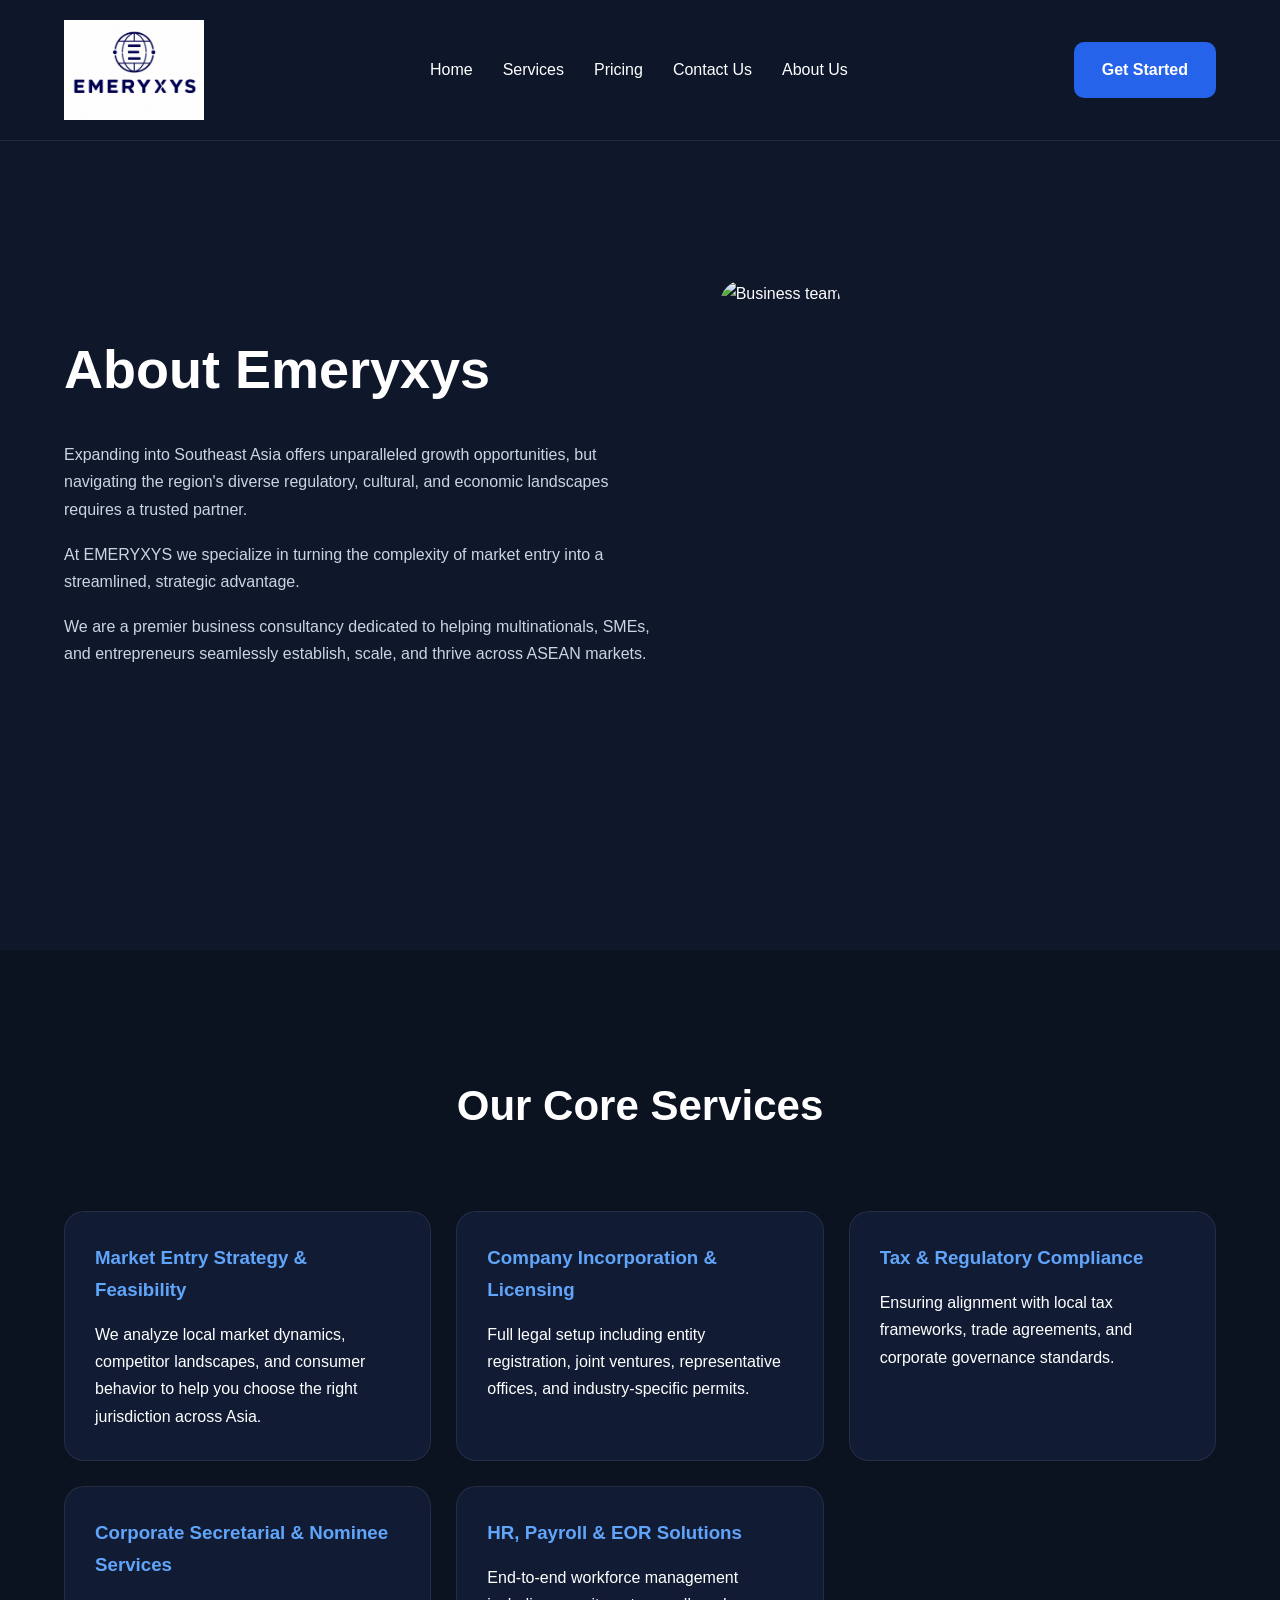
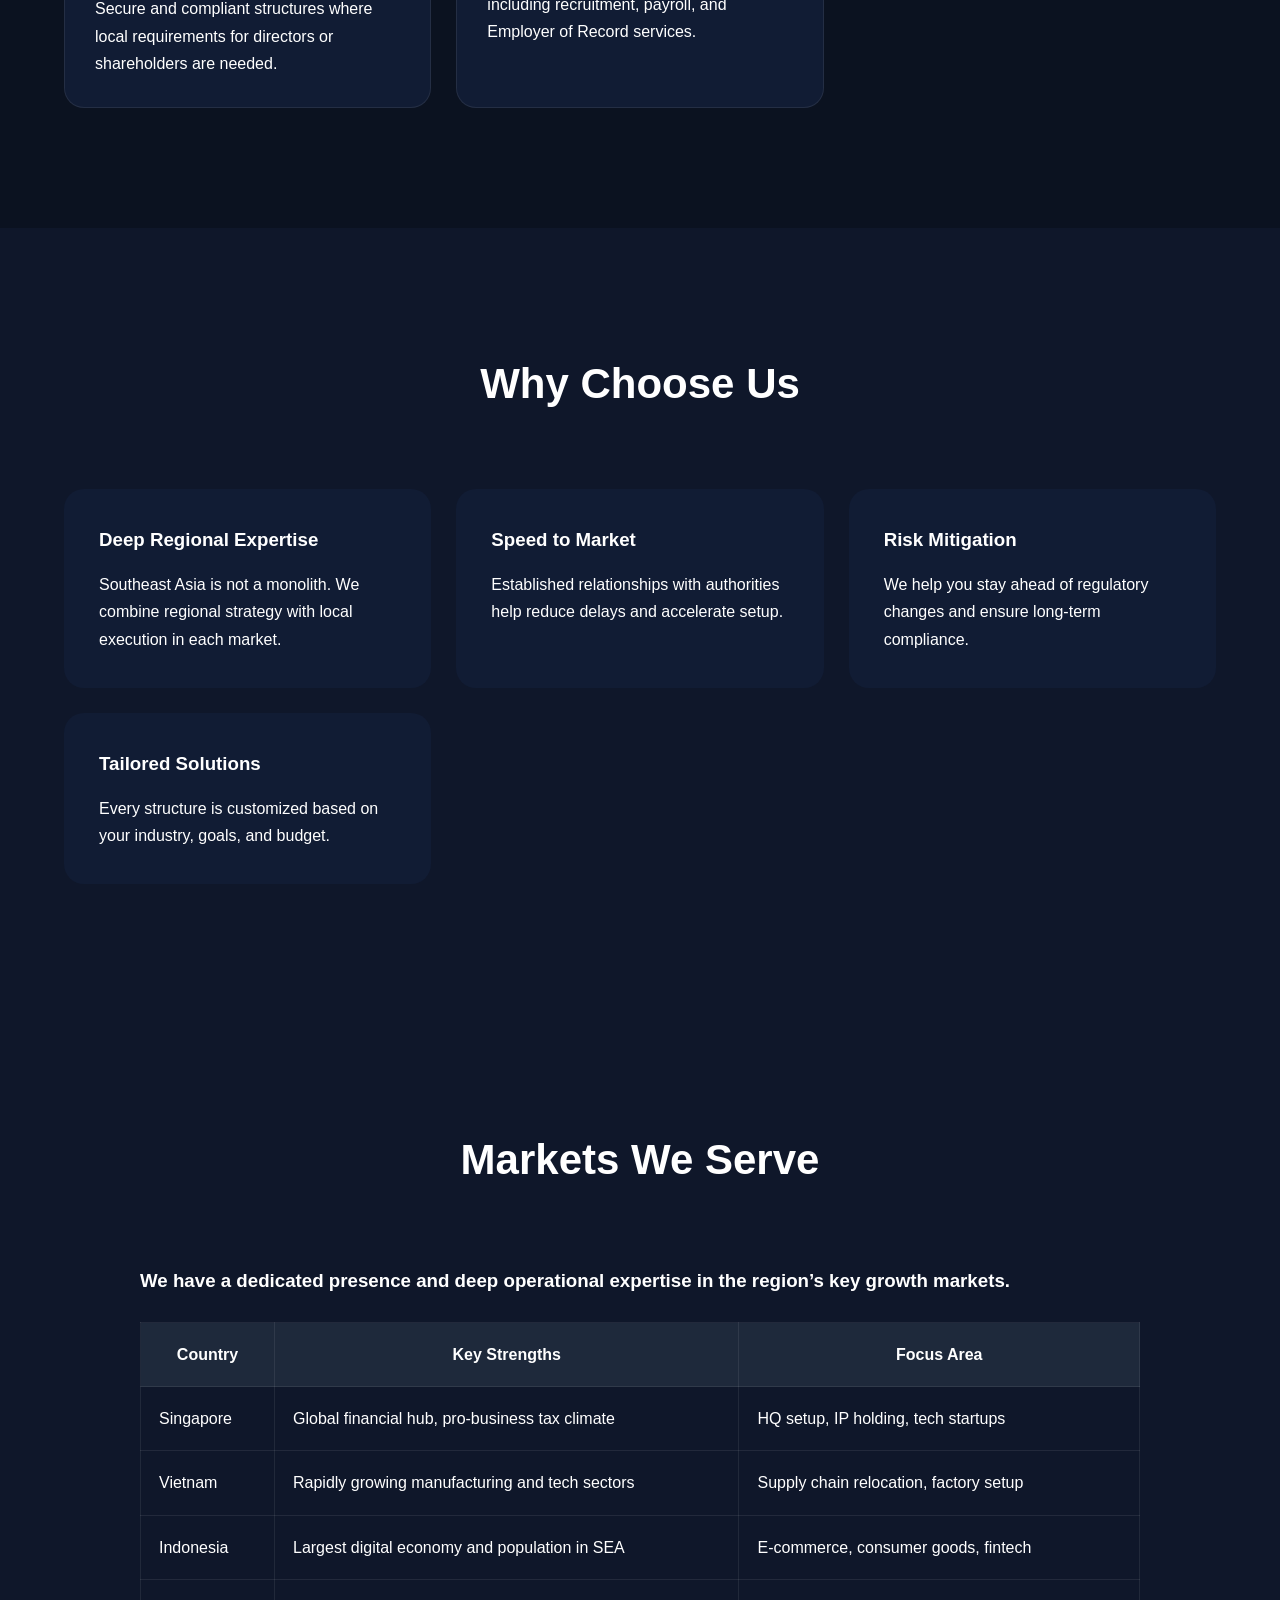
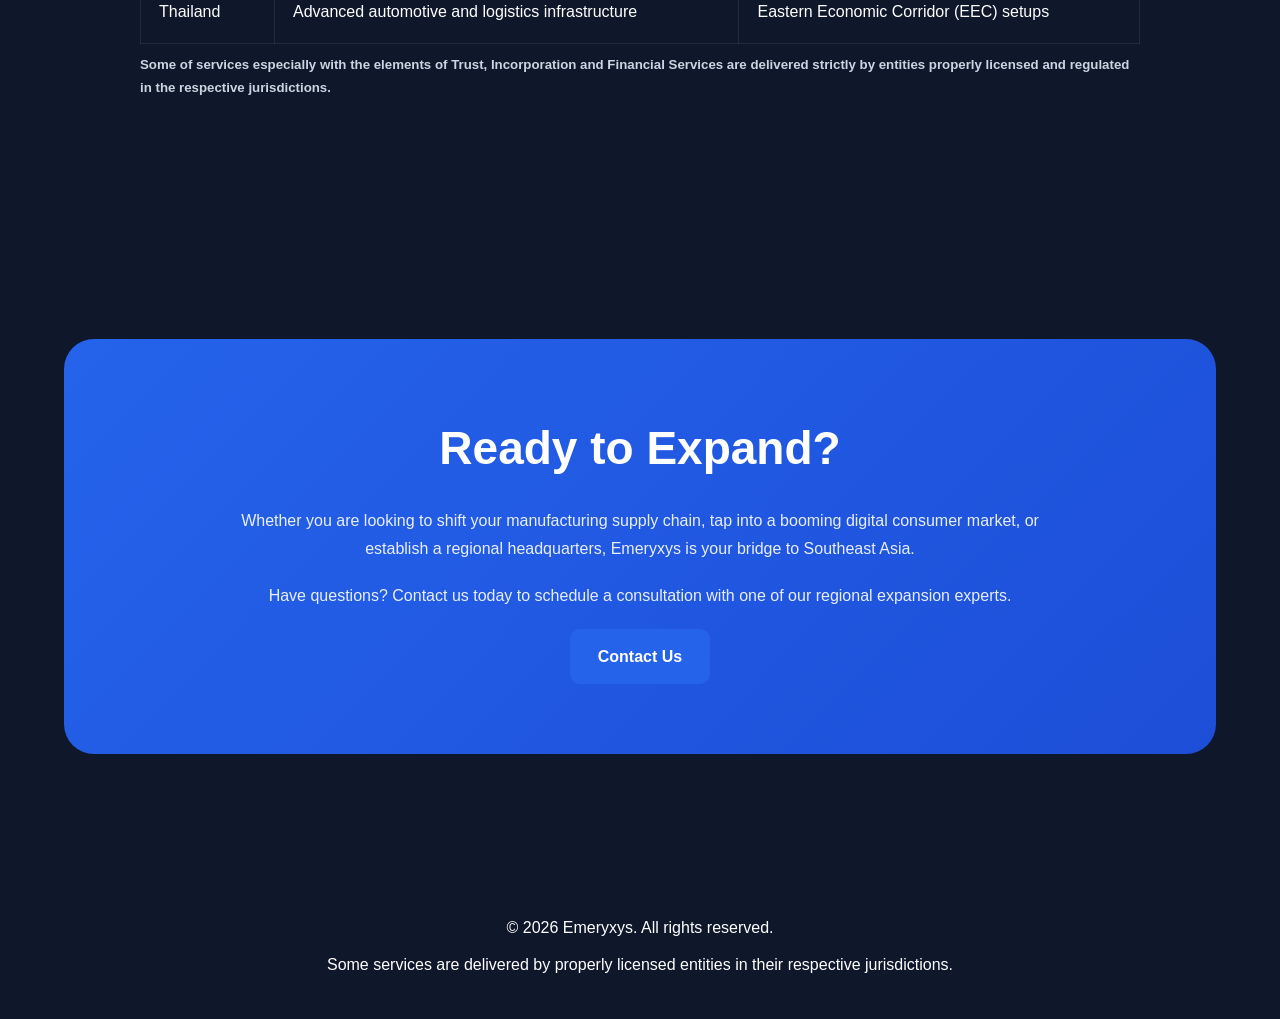
==== about.html @ 4d40aa15 "Alpha version" ====
<!DOCTYPE html>
<html lang="en">
<head>
  <meta charset="UTF-8"/>
  <meta name="viewport" content="width=device-width, initial-scale=1.0"/>
  <title>About Us | Emeryxys</title>

  <link rel="stylesheet" href="style.css"/>
</head>
<body>


<header class="header">
  <div class="container navbar">

    <a href="index.html" class="logo-wrap">
      <img src="images/logo.jpg" alt="Emeryxys Logo" class="logo-img">
    </a>

    <nav>
      <ul class="nav-links">
        <li><a href="index.html">Home</a></li>
        <li><a href="services.html">Services</a></li>
        <li><a href="pricing.html">Pricing</a></li>
        <li><a href="contact.html">Contact Us</a></li>
        <li><a href="about.html">About Us</a></li>
      </ul>
    </nav>

    <a href="contact.html" class="btn-primary">Get Started</a>

  </div>
</header>

<!-- ABOUT HERO / INTRO -->
<section class="about-page">

  <div class="container">

    <div class="about-intro">

      <!-- TEXT -->
      <div class="about-intro-text fade-up">

        <h1>About Emeryxys</h1>

        <p>
          Expanding into Southeast Asia offers unparalleled growth opportunities, but navigating the region's diverse regulatory, cultural, and economic landscapes requires a trusted partner.
        </p>

        <p>
          At EMERYXYS we specialize in turning the complexity of market entry into a streamlined, strategic advantage.
        </p>

        <p>
          We are a premier business consultancy dedicated to helping multinationals, SMEs, and entrepreneurs seamlessly establish, scale, and thrive across ASEAN markets.
        </p>

      </div>

      <!-- IMAGE -->
      <div class="about-intro-image fade-up">

        <img
          src="https://images.unsplash.com/photo-1521737604893-d14cc237f11d?q=80&w=1600&auto=format&fit=crop"
          alt="Business team"
        >

      </div>

    </div>

  </div>

</section>


<!-- CORE SERVICES -->
<section class="core-services">

  <div class="container">

    <div class="section-title fade-up">
      <h2>Our Core Services</h2>
    </div>

    <div class="core-grid">

      <div class="core-item fade-up">
        <h3>Market Entry Strategy & Feasibility</h3>
        <p>
          We analyze local market dynamics, competitor landscapes, and consumer behavior to help you choose the right jurisdiction across Asia.
        </p>
      </div>

      <div class="core-item fade-up">
        <h3>Company Incorporation & Licensing</h3>
        <p>
          Full legal setup including entity registration, joint ventures, representative offices, and industry-specific permits.
        </p>
      </div>

      <div class="core-item fade-up">
        <h3>Tax & Regulatory Compliance</h3>
        <p>
          Ensuring alignment with local tax frameworks, trade agreements, and corporate governance standards.
        </p>
      </div>

      <div class="core-item fade-up">
        <h3>Corporate Secretarial & Nominee Services</h3>
        <p>
          Secure and compliant structures where local requirements for directors or shareholders are needed.
        </p>
      </div>

      <div class="core-item fade-up">
        <h3>HR, Payroll & EOR Solutions</h3>
        <p>
          End-to-end workforce management including recruitment, payroll, and Employer of Record services.
        </p>
      </div>

    </div>

  </div>

</section>


<!-- WHY CHOOSE US -->
<section class="why-choose">

  <div class="container">

    <div class="section-title fade-up">
      <h2>Why Choose Us</h2>
    </div>

    <div class="why-grid">

      <div class="why-box fade-up">
        <h3>Deep Regional Expertise</h3>
        <p>
          Southeast Asia is not a monolith. We combine regional strategy with local execution in each market.
        </p>
      </div>

      <div class="why-box fade-up">
        <h3>Speed to Market</h3>
        <p>
          Established relationships with authorities help reduce delays and accelerate setup.
        </p>
      </div>

      <div class="why-box fade-up">
        <h3>Risk Mitigation</h3>
        <p>
          We help you stay ahead of regulatory changes and ensure long-term compliance.
        </p>
      </div>

      <div class="why-box fade-up">
        <h3>Tailored Solutions</h3>
        <p>
          Every structure is customized based on your industry, goals, and budget.
        </p>
      </div>

    </div>

  </div>

</section>

<section class="about">

  <div class="container">

    <div class="section-title fade-up">
      <h2>Markets We Serve</h2>
    </div>

    <div class="about-content">

      <h3 class="table-title">We have a dedicated presence and deep operational expertise in the region’s key growth markets.</h3>

      <div class="table-wrapper">

        <table>

          <thead>
            <tr>
              <th>Country</th>
              <th>Key Strengths</th>
              <th>Focus Area</th>
            </tr>
          </thead>

          <tbody>
            <tr>
              <td>Singapore</td>
              <td>Global financial hub, pro-business tax climate</td>
              <td>HQ setup, IP holding, tech startups</td>
            </tr>

            <tr>
              <td>Vietnam</td>
              <td>Rapidly growing manufacturing and tech sectors</td>
              <td>Supply chain relocation, factory setup</td>
            </tr>

            <tr>
              <td>Indonesia</td>
              <td>Largest digital economy and population in SEA</td>
              <td>E-commerce, consumer goods, fintech</td>
            </tr>

            <tr>
              <td>Thailand</td>
              <td>Advanced automotive and logistics infrastructure</td>
              <td>Eastern Economic Corridor (EEC) setups</td>
            </tr>
          </tbody>

        </table>
        <h5 class="table-undertitle">
          Some of services especially with the elements of Trust, Incorporation and Financial Services are delivered strictly by entities properly licensed and regulated in the respective jurisdictions. 

      </div>

    </div>

  </div>

</section>

<!-- FINAL CTA -->
<section class="about-cta">

  <div class="container">

    <div class="cta-box fade-up">

      <h2>Ready to Expand?</h2>

      <p>
        Whether you are looking to shift your manufacturing supply chain, tap into a booming digital consumer market, or establish a regional headquarters, Emeryxys is your bridge to Southeast Asia.
      </p>

      <p>
        Have questions? Contact us today to schedule a consultation with one of our regional expansion experts.
      </p>

      <a href="contact.html" class="btn-primary">
        Contact Us
      </a>

    </div>

  </div>

</section>


<footer class="footer">

  <div class="container footer-content">

    <p>© 2026 Emeryxys. All rights reserved.</p>

    <p class="footer-small">
      Some services are delivered by properly licensed entities in their respective jurisdictions.
    </p>

  </div>

</footer>

</body>
</html>
---- style.css ----
/* style.css */

*{
  margin:0;
  padding:0;
  box-sizing:border-box;
}

html{
  scroll-behavior:smooth;
}

body{
  font-family:'Inter',sans-serif;
  background:#0f172a;
  color:white;
  line-height:1.7;
}

.container{
  width:90%;
  max-width:1200px;
  margin:auto;
}

/* HEADER */

.header{
  position:fixed;
  width:100%;
  top:0;
  left:0;
  z-index:999;
  background:rgba(15,23,42,0.85);
  backdrop-filter:blur(12px);
  border-bottom:1px solid rgba(255,255,255,0.08);
}

.navbar{
  display:flex;
  justify-content:space-between;
  align-items:center;
  padding:20px 0;
}

.logo{
  font-size:24px;
  font-weight:800;
  letter-spacing:2px;
}

.logo-wrap{
  display:flex;
  align-items:center;
}

.logo-img{
  height:100px;
  width:auto;
}

.nav-links{
  display:flex;
  list-style:none;
  gap:30px;
}

.nav-links a{
  text-decoration:none;
  color:white;
  transition:0.3s;
}

.nav-links a:hover{
  color:#60a5fa;
}

.btn-primary{
  display:inline-block;
  padding:14px 28px;
  border-radius:10px;
  background:#2563eb;
  color:white;
  text-decoration:none;
  font-weight:600;
  transition:0.3s;
  border:none;
  cursor:pointer;
}

.btn-primary:hover{
  transform:translateY(-2px);
  background:#3b82f6;
}

.btn-secondary{
  display:inline-block;
  padding:14px 28px;
  border-radius:10px;
  border:1px solid rgba(255,255,255,0.2);
  color:white;
  text-decoration:none;
}

/* HERO */

.hero{
  min-height:100vh;
  background:
  linear-gradient(rgba(15,23,42,0.8),rgba(15,23,42,0.85)),
  url('https://images.unsplash.com/photo-1486406146926-c627a92ad1ab?q=80&w=1800&auto=format&fit=crop');
  background-size:cover;
  background-position:center;
  display:flex;
  align-items:center;
  position:relative;
}

.hero-content{
  position:relative;
  z-index:2;
}

.hero-text{
  max-width:700px;
}

.hero h1{
  font-size:64px;
  line-height:1.1;
  margin-bottom:24px;
}

.hero h3{
  font-size:24px;
  font-weight:400;
  margin-bottom:20px;
  color:#cbd5e1;
}

.hero p{
  color:#94a3b8;
  margin-bottom:35px;
}

.hero-buttons{
  display:flex;
  gap:20px;
}

/* SECTIONS */
.why-us{
  background:#0b1220;
}

.why-grid{
  display:grid;
  grid-template-columns:repeat(auto-fit,minmax(260px,1fr));
  gap:25px;
}

.why-card{
  background:#111c34;
  padding:35px;
  border-radius:20px;
  border:1px solid rgba(255,255,255,0.08);
  transition:0.3s;
}

.why-card:hover{
  transform:translateY(-8px);
}

.why-card span{
  display:inline-block;
  font-size:38px;
  font-weight:800;
  color:#60a5fa;
  margin-bottom:20px;
}

section{
  padding:120px 0;
}

.section-title{
  text-align:center;
  margin-bottom:70px;
}

.section-title h2{
  font-size:42px;
  margin-bottom:15px;
}

.section-title p{
  color:#94a3b8;
}

/* FEATURES */

.feature-grid{
  display:grid;
  grid-template-columns:repeat(auto-fit,minmax(280px,1fr));
  gap:30px;
}

.feature-card{
  background:#111c34;
  padding:35px;
  border-radius:20px;
  border:1px solid rgba(255,255,255,0.08);
  transition:0.3s;
}

.feature-card:hover{
  transform:translateY(-8px);
}

.feature-card h3{
  margin-bottom:20px;
}

.feature-card ul{
  padding-left:18px;
  color:#cbd5e1;
}

/* SERVICES */

.services-grid{
  display:grid;
  grid-template-columns:repeat(auto-fit,minmax(320px,1fr));
  gap:30px;
}

.service-card{
  overflow:hidden;
  border-radius:20px;
  background:#111c34;
  border:1px solid rgba(255,255,255,0.08);
  transition:0.3s;
}

.service-card:hover{
  transform:translateY(-8px);
}

.service-card img{
  width:100%;
  height:240px;
  object-fit:cover;
}

.service-content{
  padding:25px;
}

.service-content h3{
  margin-bottom:15px;
}

/* PRICING */

.pricing-grid{
  display:grid;
  grid-template-columns:repeat(auto-fit,minmax(340px,1fr));
  gap:35px;
}

.pricing-card{
  background:#111c34;
  padding:40px;
  border-radius:24px;
  border:1px solid rgba(255,255,255,0.08);
}

.pricing-card h3{
  font-size:30px;
}

.pricing-subtitle{
  margin:20px 0;
  color:#cbd5e1;
}

.price{
  margin-bottom:25px;
}

.price span{
  display:block;
  font-size:52px;
  font-weight:800;
  color:#60a5fa;
}

.pricing-card ul{
  padding-left:20px;
  margin-bottom:30px;
}

.pricing-card li{
  margin-bottom:12px;
}

/* ABOUT */
.about-intro{
  display:grid;
  grid-template-columns:1.2fr 1fr;
  gap:60px;
  align-items:center;
  padding-top:160px;
  padding-bottom:100px;
}

.about-intro h1{
  font-size:54px;
  margin-bottom:25px;
}

.about-intro p{
  color:#cbd5e1;
  margin-bottom:18px;
}

.about-intro-image img{
  width:100%;
  border-radius:24px;
  min-height:450px;
  object-fit:cover;
}

/* CORE SERVICES */

.core-services{
  padding:120px 0;
  background:#0b1220;
}

.core-grid{
  display:grid;
  grid-template-columns:repeat(auto-fit,minmax(300px,1fr));
  gap:25px;
}

.core-item{
  background:#111c34;
  padding:30px;
  border-radius:20px;
  border:1px solid rgba(255,255,255,0.08);
}

.core-item h3{
  margin-bottom:15px;
  color:#60a5fa;
}

/* WHY CHOOSE */

.why-choose{
  padding:120px 0;
}

.why-grid{
  display:grid;
  grid-template-columns:repeat(auto-fit,minmax(280px,1fr));
  gap:25px;
}

.why-box{
  background:#111c34;
  padding:35px;
  border-radius:20px;
}

.why-box h3{
  margin-bottom:15px;
}

/* CTA */

.about-cta{
  padding:120px 0;
}

.cta-box{
  background:linear-gradient(135deg,#2563eb,#1d4ed8);
  padding:70px;
  border-radius:30px;
  text-align:center;
}

.cta-box h2{
  font-size:46px;
  margin-bottom:20px;
}

.cta-box p{
  color:rgba(255,255,255,0.9);
  margin-bottom:20px;
  max-width:800px;
  margin-left:auto;
  margin-right:auto;
}

/* MOBILE */

@media(max-width:900px){

  .about-intro{
    grid-template-columns:1fr;
  }

  .about-intro h1{
    font-size:38px;
  }

  .cta-box{
    padding:40px 25px;
  }

  .cta-box h2{
    font-size:32px;
  }

}

.about-content{
  max-width:1000px;
  margin:auto;
}

.about-content p{
  margin-bottom:25px;
  color:#cbd5e1;
}

.about-grid{
  margin-top:40px;
  display:grid;
  grid-template-columns:repeat(auto-fit,minmax(240px,1fr));
  gap:25px;
}

.about-box{
  background:#111c34;
  padding:30px;
  border-radius:18px;
}

.table-title{
  margin-top:70px;
  margin-bottom:25px;
}
.table-subtitle{
  margin-bottom:20px;
  color:#cbd5e1;
}
.table-undertitle{
  margin-top:10px;
  color:#cbd5e1;
}

.table-wrapper{
  overflow-x:auto;
}

table{
  width:100%;
  border-collapse:collapse;
}

table th,
table td{
  padding:18px;
  border:1px solid rgba(255,255,255,0.08);
}

table th{
  background:#1e293b;
}

/* CONTACT */

/* ADD TO style.css */

/* CONTACT HERO */

.contact-hero{
  padding-top:180px;
  padding-bottom:120px;
}

.contact-hero-box{
  max-width:850px;
}

.contact-hero h1{
  font-size:62px;
  line-height:1.1;
  margin:20px 0;
}

.contact-hero p{
  color:#cbd5e1;
  font-size:18px;
  margin-bottom:35px;
}

/* INFO + MAP */

.contact-info-section{
  padding:0 0 120px;
}

.contact-info-grid{
  display:grid;
  grid-template-columns:1fr 1.2fr;
  gap:35px;
}

.contact-info-card,
.map-card{
  background:#111c34;
  border-radius:24px;
  padding:40px;
  border:1px solid rgba(255,255,255,0.08);
}

.contact-info-card h2{
  margin-bottom:35px;
}

.contact-item{
  margin-bottom:30px;
}

.contact-item h4{
  margin-bottom:8px;
  color:#60a5fa;
}

.contact-item p{
  color:#cbd5e1;
}

.map-card iframe{
  width:100%;
  height:100%;
  min-height:420px;
  border:none;
  border-radius:16px;
}

/* FORM */

.contact-form-section{
  padding-bottom:120px;
}

.form-wrapper{
  max-width:850px;
  margin:auto;
}

.form-wrapper form{
  background:#111c34;
  padding:45px;
  border-radius:24px;
  border:1px solid rgba(255,255,255,0.08);
}

.form-grid{
  display:grid;
  grid-template-columns:1fr 1fr;
  gap:20px;
}

.form-wrapper input,
.form-wrapper textarea{
  width:100%;
  padding:18px;
  margin-bottom:20px;
  border:none;
  border-radius:14px;
  background:#1e293b;
  color:white;
  font-size:15px;
}

/* CONNECT */

.connect-section{
  padding-bottom:120px;
}

.connect-box{
  text-align:center;
  background:#111c34;
  padding:70px 30px;
  border-radius:30px;
}

.connect-box h2{
  font-size:42px;
  margin-bottom:15px;
}

.connect-box p{
  color:#cbd5e1;
  margin-bottom:35px;
}

.social-connect{
  display:flex;
  justify-content:center;
  gap:25px;
}

.social-circle{
  width:72px;
  height:72px;
  border-radius:50%;
  background:#1e293b;
  display:flex;
  align-items:center;
  justify-content:center;
  color:white;
  transition:0.3s;
  text-decoration:none;
}

.social-circle:hover{
  transform:translateY(-5px);
  background:#2563eb;
}

/* MOBILE */

@media(max-width:900px){

  .contact-hero h1{
    font-size:42px;
  }

  .contact-info-grid{
    grid-template-columns:1fr;
  }

  .form-grid{
    grid-template-columns:1fr;
  }

}

/* MOBILE */

@media(max-width:900px){

  .navbar{
    flex-direction:column;
    gap:20px;
  }

  .nav-links{
    flex-wrap:wrap;
    justify-content:center;
  }

  .hero h1{
    font-size:42px;
  }

  .hero-buttons{
    flex-direction:column;
  }

  .contact-grid{
    grid-template-columns:1fr;
  }

}

.page-hero{
  padding-top:180px;
  padding-bottom:100px;
  background:#111827;
  text-align:center;
}

.page-hero h1{
  font-size:54px;
  margin-bottom:20px;
}

.page-hero p{
  color:#94a3b8;
}

.quote-section{
  padding:120px 0;
}

.quote-box{
  background:linear-gradient(
    135deg,
    #2563eb,
    #1d4ed8
  );

  padding:70px;
  border-radius:30px;
  text-align:center;
}

.quote-box h2{
  font-size:46px;
  margin-bottom:20px;
}

.quote-box p{
  max-width:700px;
  margin:auto;
  margin-bottom:35px;
  color:rgba(255,255,255,0.9);
}

.whatsapp-btn{
  position:fixed;
  bottom:25px;
  right:25px;

  width:64px;
  height:64px;

  border-radius:50%;

  background:#25D366;

  display:flex;
  align-items:center;
  justify-content:center;

  color:white;

  z-index:9999;

  text-decoration:none;

  box-shadow:
    0 10px 25px rgba(0,0,0,0.3);

  transition:0.3s;
}

.whatsapp-btn:hover{
  transform:scale(1.08);
}


.nominee-hero{
  padding-top:180px;
  padding-bottom:100px;
}

.nominee-intro{
  max-width:850px;
}

.nominee-intro h1{
  font-size:54px;
  margin:20px 0;
}

.nominee-intro p{
  color:#cbd5e1;
  margin-bottom:18px;
}

/* BENEFITS */

.nominee-benefits{
  padding:120px 0;
  background:#0b1220;
}

.benefits-grid{
  display:grid;
  grid-template-columns:repeat(auto-fit,minmax(280px,1fr));
  gap:25px;
}

.benefit-card{
  background:#111c34;
  padding:30px;
  border-radius:20px;
  border:1px solid rgba(255,255,255,0.08);
  transition:0.3s;
}

.benefit-card:hover{
  transform:translateY(-6px);
}

.benefit-card h3{
  color:#60a5fa;
  margin-bottom:12px;
}

/* CTA */

.nominee-cta{
  padding:120px 0;
}

.nominee-cta .cta-box{
  background:linear-gradient(135deg,#2563eb,#1d4ed8);
  padding:70px;
  border-radius:30px;
  text-align:center;
}

.nominee-cta h2{
  font-size:44px;
  margin-bottom:20px;
}

.nominee-cta p{
  color:rgba(255,255,255,0.9);
  max-width:750px;
  margin:auto;
  margin-bottom:30px;
}

/* MOBILE */

@media(max-width:900px){

  .nominee-intro h1{
    font-size:38px;
  }

  .nominee-cta .cta-box{
    padding:40px 25px;
  }

  .nominee-cta h2{
    font-size:32px;
  }

}

/* COUNTRY PAGE LAYOUT */

.country-hero{
  padding-top:180px;
  padding-bottom:120px;
}

.country-grid{
  display:grid;
  grid-template-columns:1.2fr 1fr;
  gap:60px;
  align-items:center;
}

.country-text h1{
  font-size:54px;
  margin-bottom:25px;
}

.country-text p{
  color:#cbd5e1;
  margin-bottom:18px;
}

.country-image img{
  width:100%;
  border-radius:24px;
  min-height:500px;
  object-fit:cover;
}

/* ACCORDION */

.why-singapore{
  padding:120px 0;
  background:#0b1220;
}

/* ACCORDION FIXED VERSION */

.accordion-item{
  background:#111c34;
  border-radius:16px;
  margin-bottom:15px;
  overflow:hidden;
  border:1px solid rgba(255,255,255,0.08);
}

.accordion-btn{
  width:100%;
  padding:22px;
  text-align:left;
  background:none;
  border:none;
  color:white;
  font-size:18px;
  font-weight:600;
  cursor:pointer;
}

/* hidden by default */
.accordion-content{
  max-height:0;
  overflow:hidden;
  transition:max-height 0.35s ease, padding 0.35s ease;
  padding:0 22px;
}

.accordion-content p{
  color:#cbd5e1;
  margin:0;
  padding-bottom:20px;
}

/* open state */
.accordion-item.active .accordion-content{
  padding:0 22px 20px;
}

/* CTA */

.country-cta{
  padding:120px 0;
}

.country-cta .cta-box{
  background:linear-gradient(135deg,#2563eb,#1d4ed8);
  padding:70px;
  border-radius:30px;
  text-align:center;
}

.country-cta h2{
  font-size:42px;
  margin-bottom:20px;
}

.country-cta p{
  color:rgba(255,255,255,0.9);
  margin-bottom:30px;
}

/* MOBILE */

@media(max-width:900px){

  .country-grid{
    grid-template-columns:1fr;
  }

  .country-text h1{
    font-size:38px;
  }

  .country-cta .cta-box{
    padding:40px 25px;
  }

  .country-cta h2{
    font-size:32px;
  }

}

.footer {
  padding: 40px 0;
  text-align: center;
}

.footer .footer-content {
  display: flex;
  flex-direction: column;
  align-items: center;
  gap: 10px;
}

.footer-small {
  max-width: 760px;
  margin: 0 auto;
}
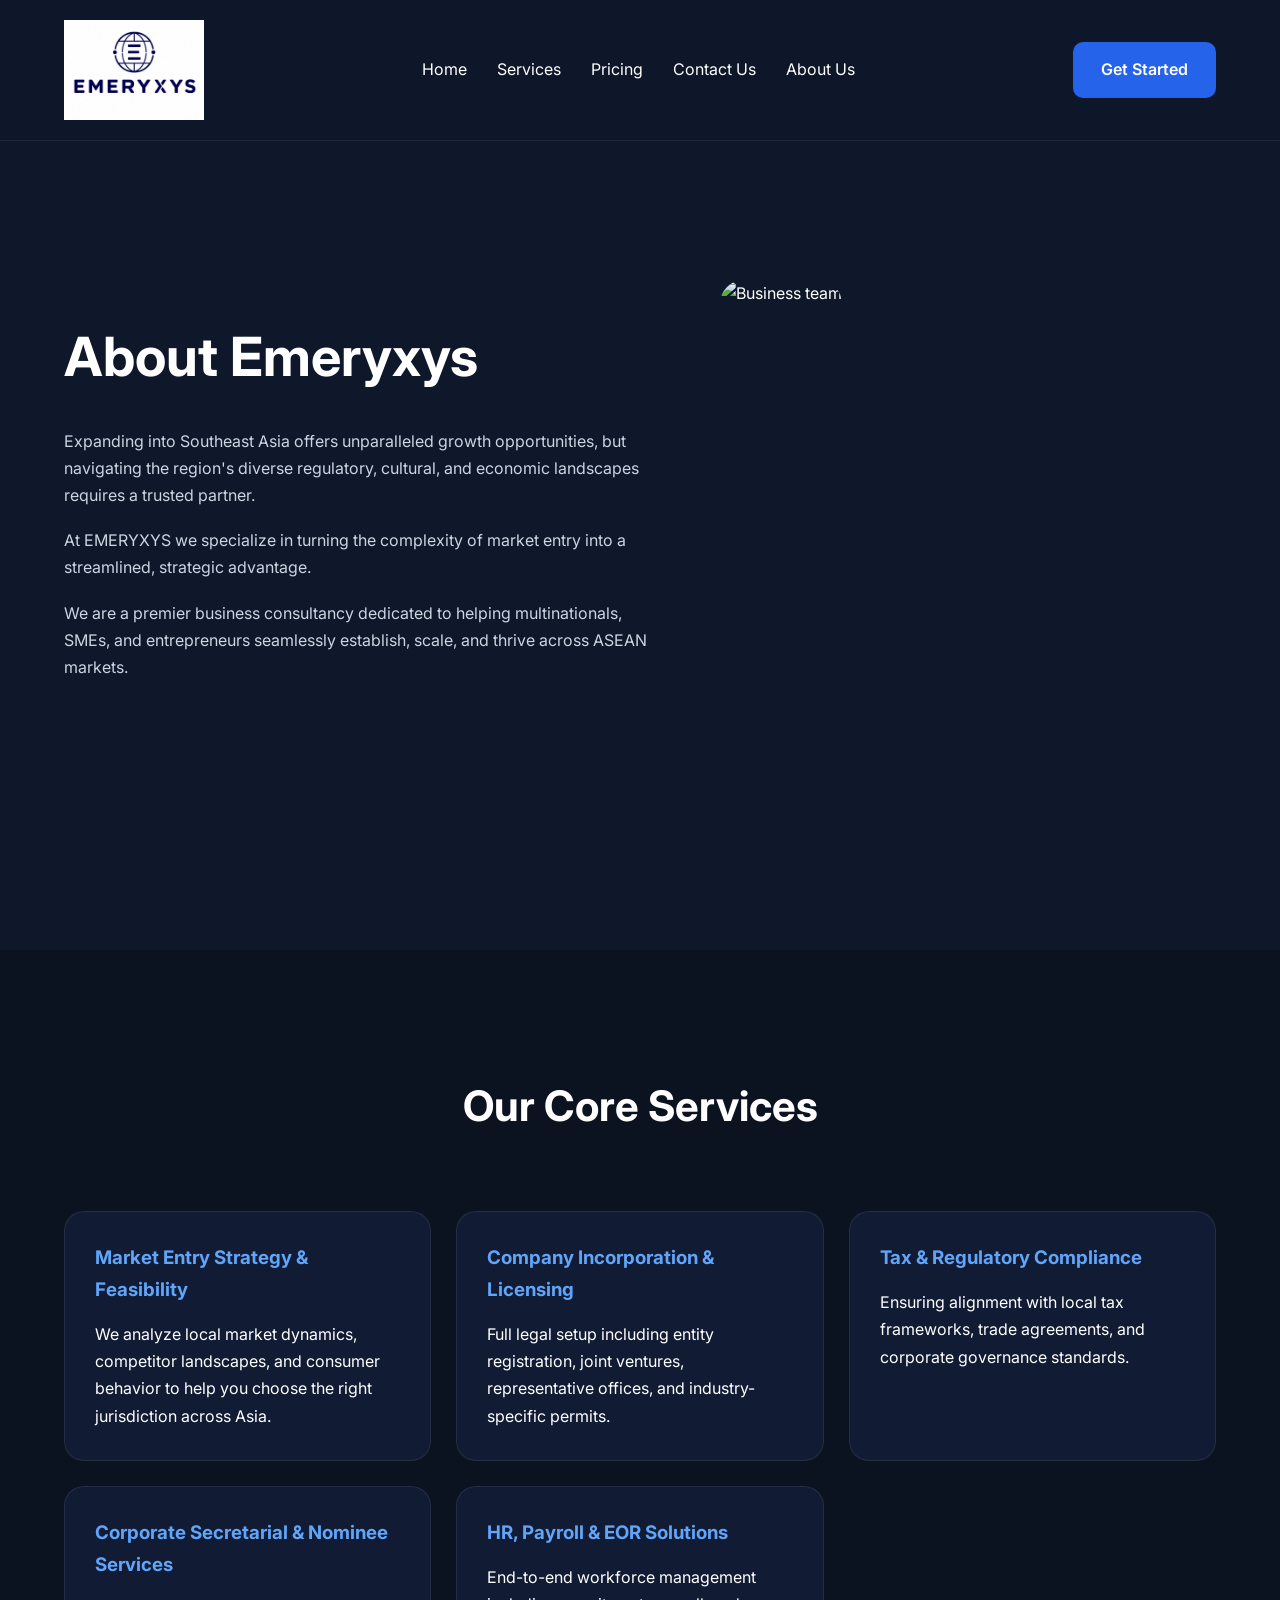
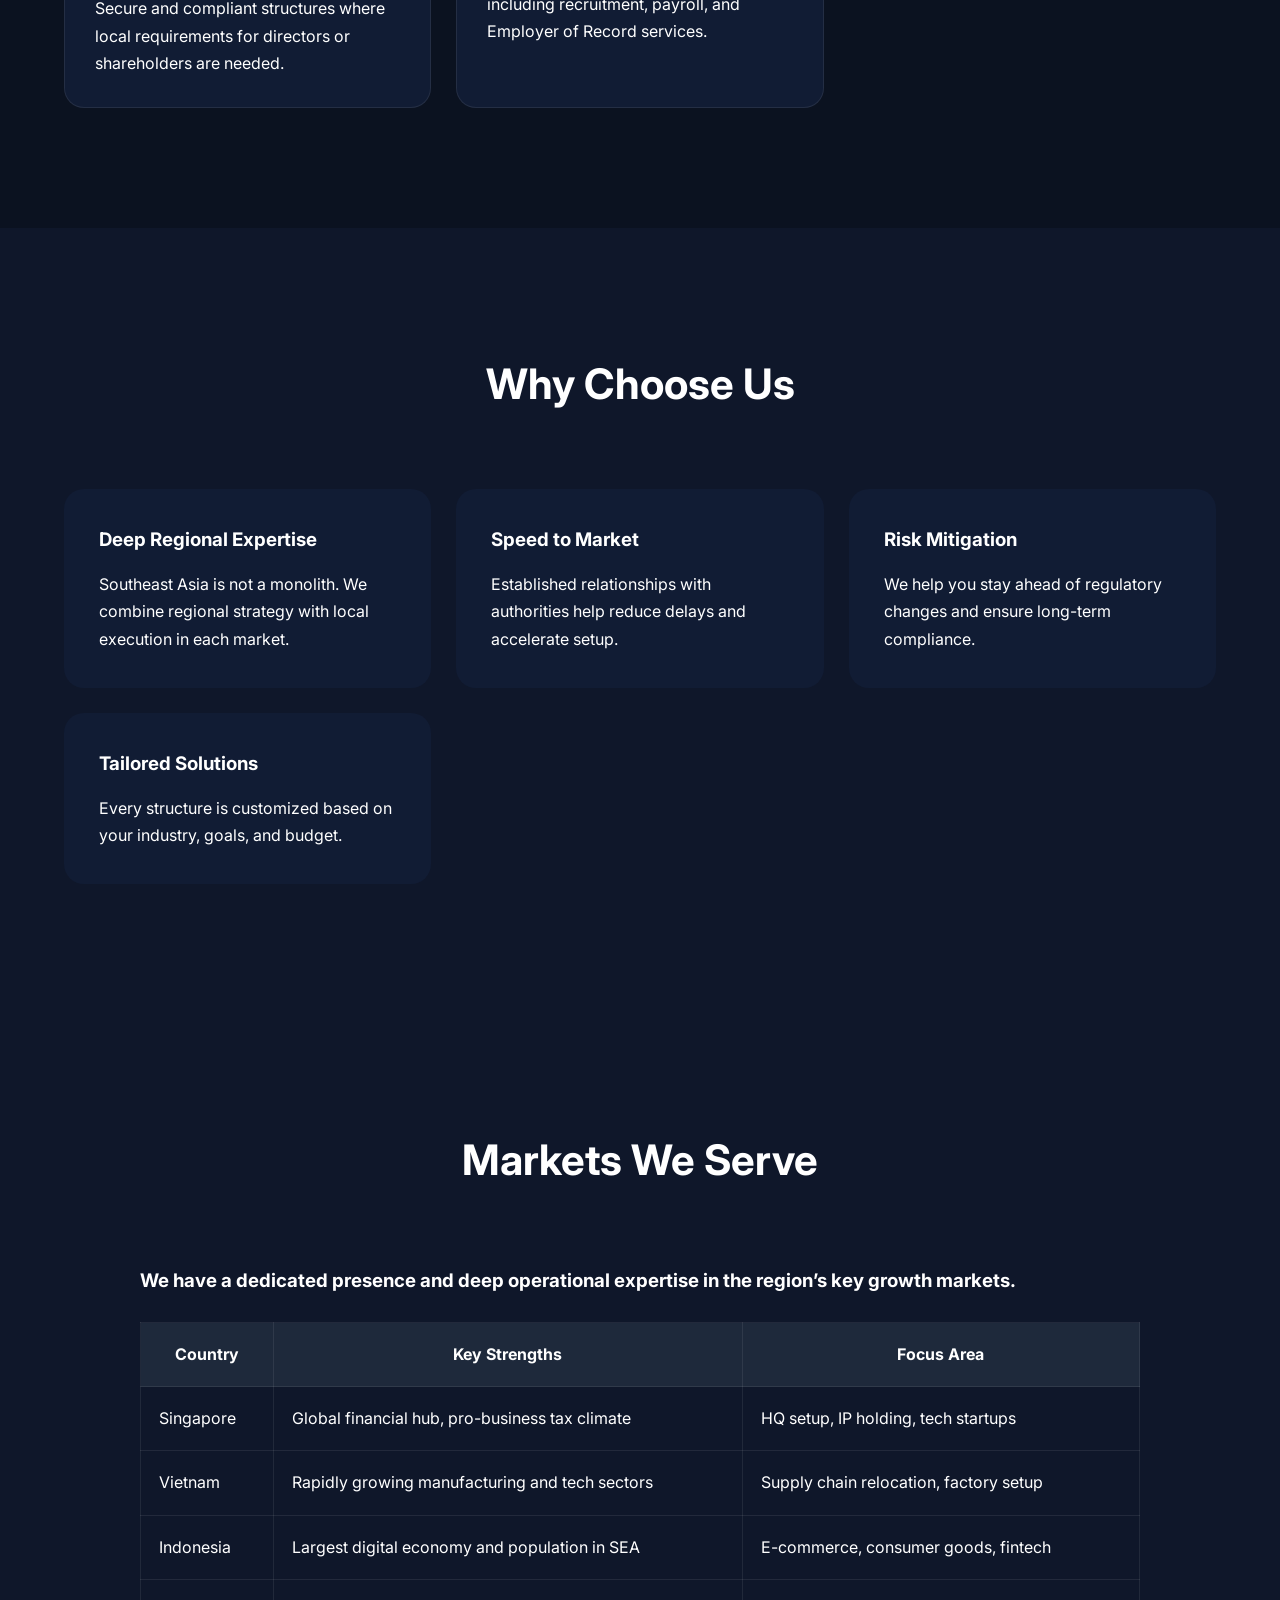
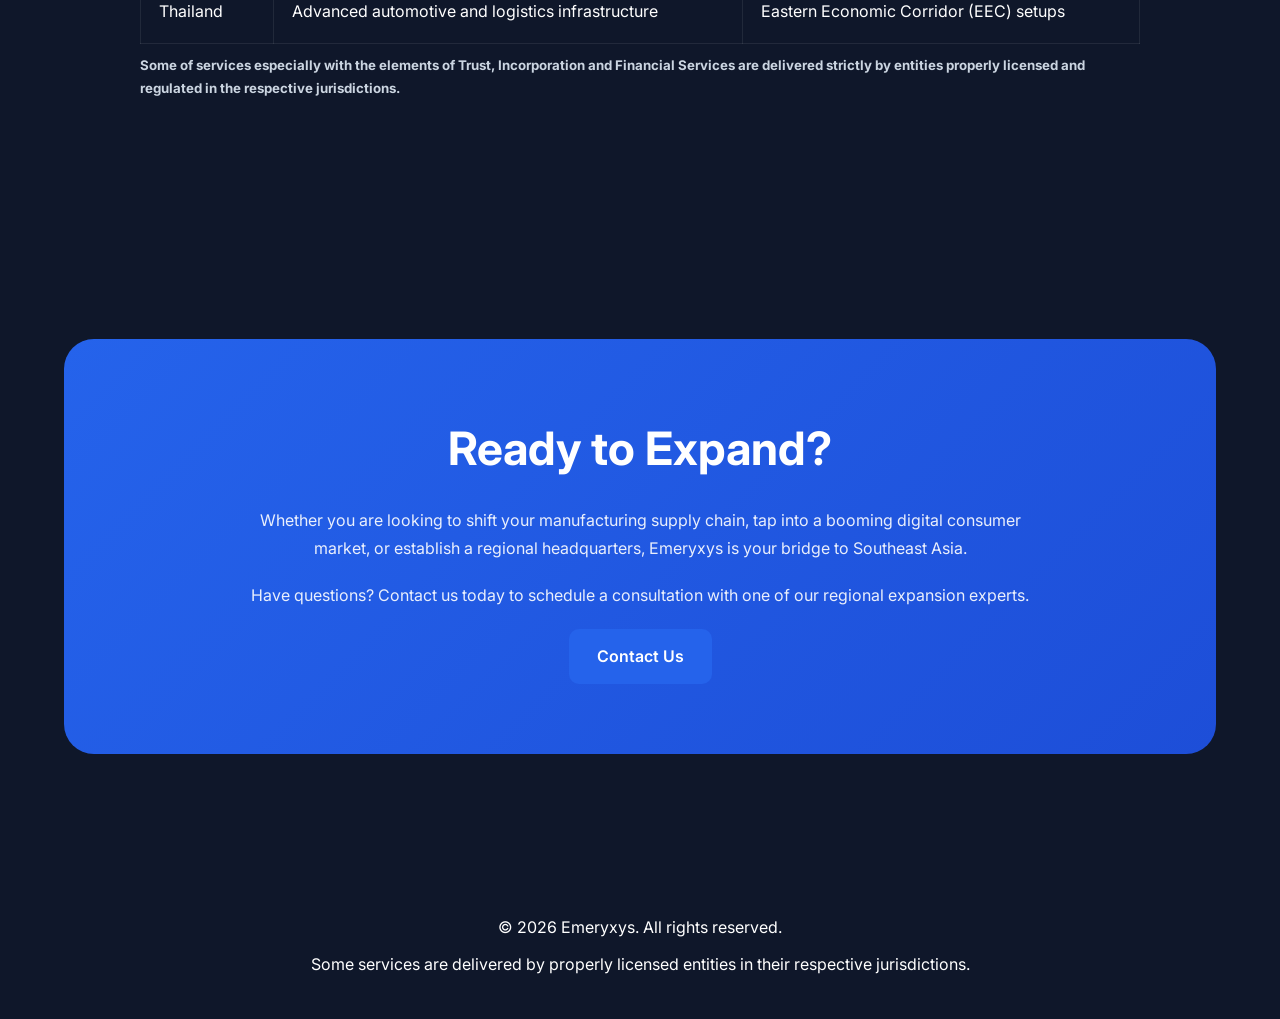
==== commit 52ad46c0: "Add formspree" ====
--- a/about.html
+++ b/about.html
@@ -5,7 +5,11 @@
   <meta name="viewport" content="width=device-width, initial-scale=1.0"/>
   <title>About Us | Emeryxys</title>
 
+  <link rel="icon" type="image/x-icon" href="icons/favicon.ico">
   <link rel="stylesheet" href="style.css"/>
+
+  <link rel="preconnect" href="https://fonts.googleapis.com">
+  <link href="https://fonts.googleapis.com/css2?family=Inter:wght@300;400;500;600;700;800&display=swap" rel="stylesheet">
 </head>
 <body>
 
